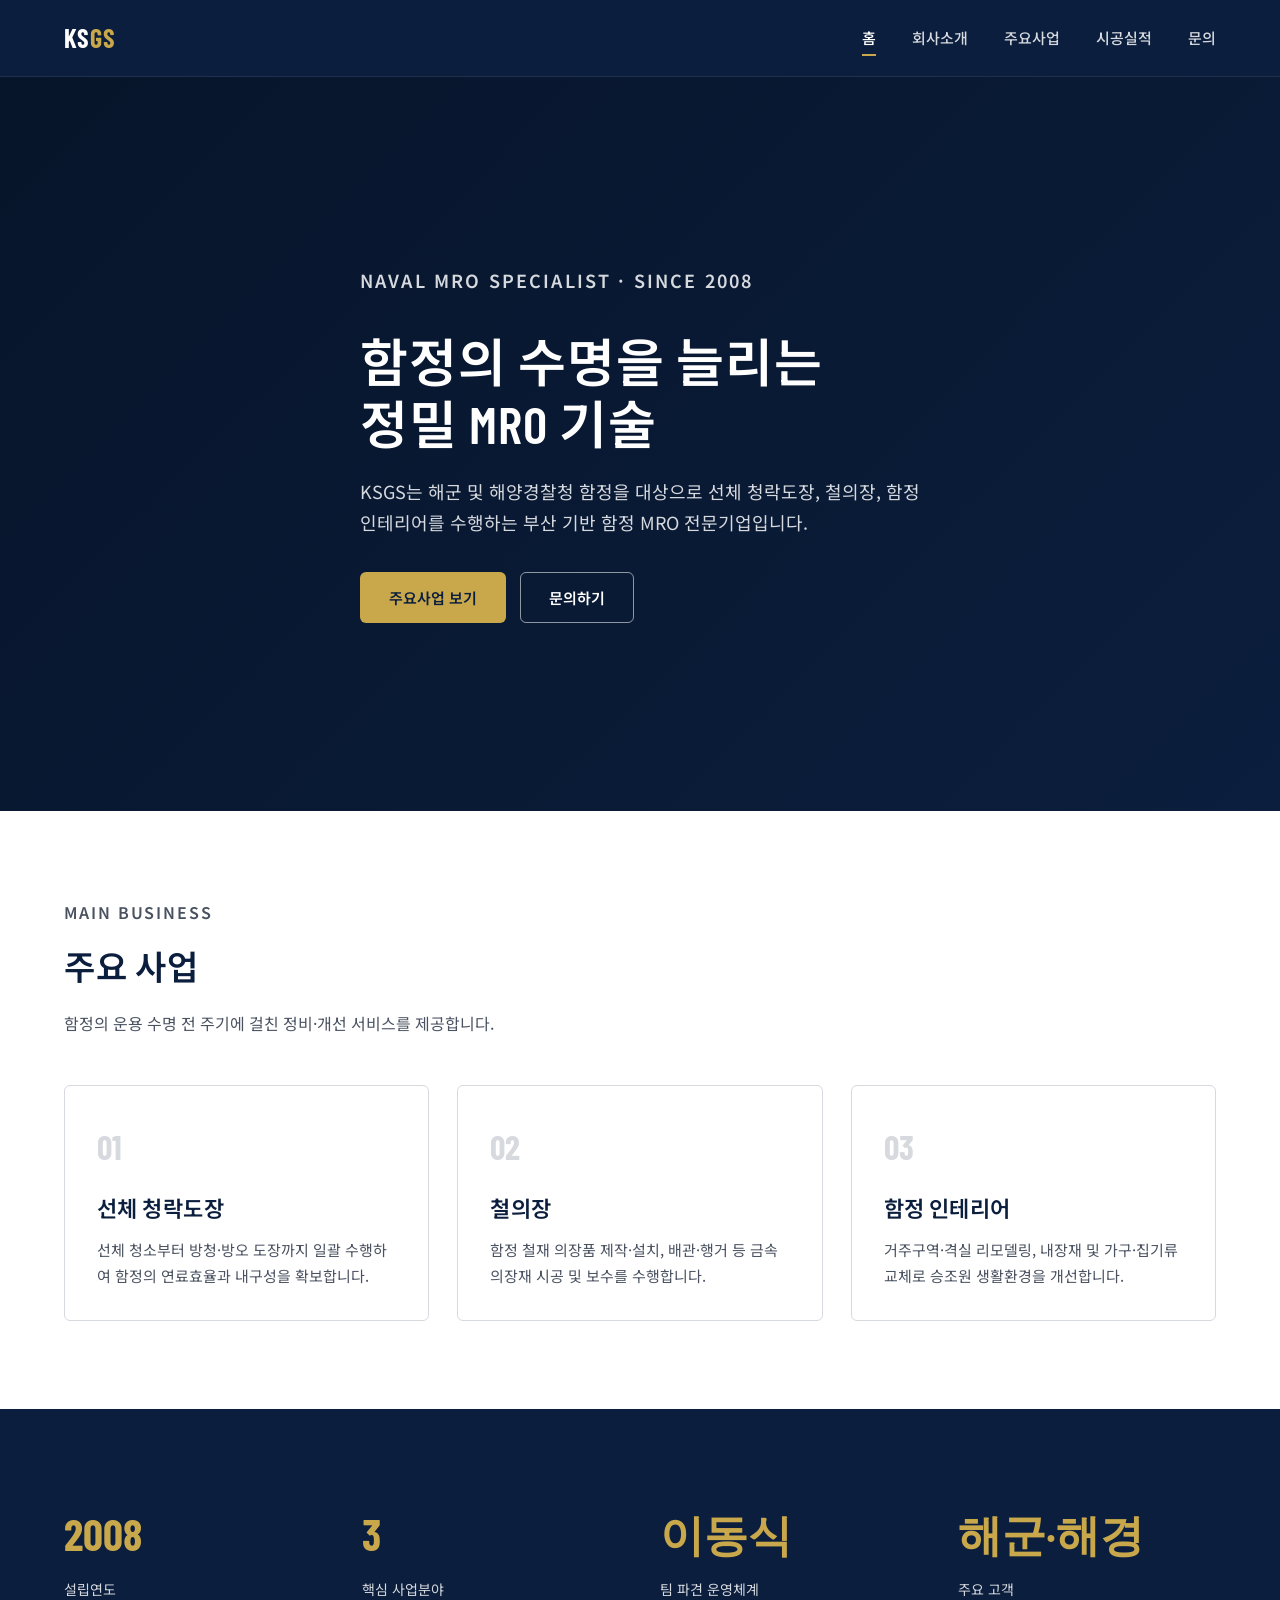
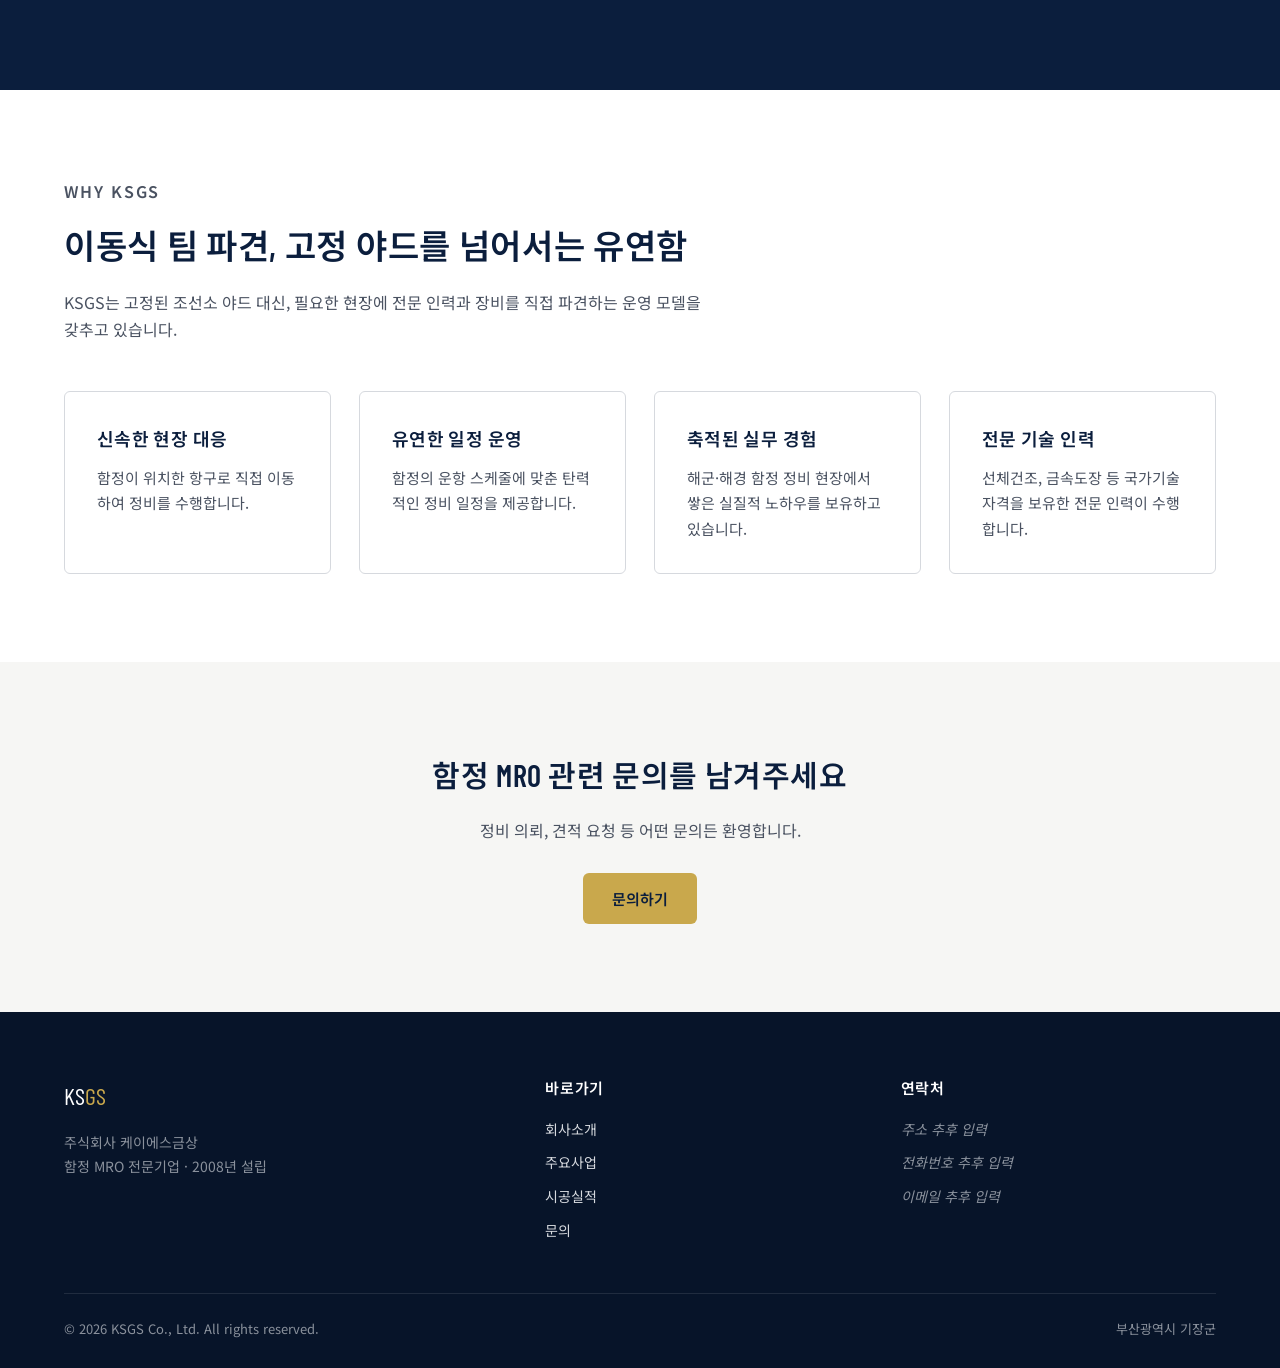
==== index.html @ 3a2d8950 "Add files via upload" ====
<!DOCTYPE html>
<html lang="ko">
<head>
<meta charset="UTF-8" />
<meta name="viewport" content="width=device-width, initial-scale=1.0" />
<title>KSGS | 주식회사 케이에스금상 - 함정 MRO 전문기업</title>
<meta name="description" content="주식회사 케이에스금상(KSGS)은 2008년 설립된 부산 기반 함정 MRO 전문기업으로 선체 청락도장, 철의장, 함정 인테리어를 수행합니다." />
<link rel="preconnect" href="https://fonts.googleapis.com">
<link href="https://fonts.googleapis.com/css2?family=Barlow+Condensed:wght@500;600;700&family=Noto+Sans+KR:wght@400;500;700&display=swap" rel="stylesheet">
<link rel="stylesheet" href="css/style.css">
</head>
<body>

<header class="site-header">
  <nav class="nav container">
    <a href="index.html" class="nav-logo">KS<span>GS</span></a>
    <ul class="nav-menu">
      <li><a href="index.html">홈</a></li>
      <li><a href="about.html">회사소개</a></li>
      <li><a href="business.html">주요사업</a></li>
      <li><a href="references.html">시공실적</a></li>
      <li><a href="contact.html">문의</a></li>
    </ul>
    <button class="nav-toggle" aria-label="메뉴 열기"><span></span><span></span><span></span></button>
  </nav>
</header>

<section class="hero">
  <div class="hero-inner">
    <p class="hero-eyebrow">NAVAL MRO SPECIALIST · SINCE 2008</p>
    <h1>함정의 수명을 늘리는<br>정밀 MRO 기술</h1>
    <p>KSGS는 해군 및 해양경찰청 함정을 대상으로 선체 청락도장, 철의장, 함정 인테리어를 수행하는 부산 기반 함정 MRO 전문기업입니다.</p>
    <div class="hero-actions">
      <a href="business.html" class="btn btn-primary">주요사업 보기</a>
      <a href="contact.html" class="btn btn-outline">문의하기</a>
    </div>
  </div>
</section>

<section>
  <div class="container">
    <div class="section-head">
      <p class="section-eyebrow">MAIN BUSINESS</p>
      <h2>주요 사업</h2>
      <p>함정의 운용 수명 전 주기에 걸친 정비·개선 서비스를 제공합니다.</p>
    </div>
    <div class="grid grid-3">
      <div class="card">
        <div class="card-num">01</div>
        <h3>선체 청락도장</h3>
        <p>선체 청소부터 방청·방오 도장까지 일괄 수행하여 함정의 연료효율과 내구성을 확보합니다.</p>
      </div>
      <div class="card">
        <div class="card-num">02</div>
        <h3>철의장</h3>
        <p>함정 철재 의장품 제작·설치, 배관·행거 등 금속 의장재 시공 및 보수를 수행합니다.</p>
      </div>
      <div class="card">
        <div class="card-num">03</div>
        <h3>함정 인테리어</h3>
        <p>거주구역·격실 리모델링, 내장재 및 가구·집기류 교체로 승조원 생활환경을 개선합니다.</p>
      </div>
    </div>
  </div>
</section>

<section class="section-navy">
  <div class="container stats">
    <div class="stat"><div class="num">2008</div><div class="label">설립연도</div></div>
    <div class="stat"><div class="num">3</div><div class="label">핵심 사업분야</div></div>
    <div class="stat"><div class="num">이동식</div><div class="label">팀 파견 운영체계</div></div>
    <div class="stat"><div class="num">해군·해경</div><div class="label">주요 고객</div></div>
  </div>
</section>

<section>
  <div class="container">
    <div class="section-head">
      <p class="section-eyebrow">WHY KSGS</p>
      <h2>이동식 팀 파견, 고정 야드를 넘어서는 유연함</h2>
      <p>KSGS는 고정된 조선소 야드 대신, 필요한 현장에 전문 인력과 장비를 직접 파견하는 운영 모델을 갖추고 있습니다.</p>
    </div>
    <div class="grid grid-4">
      <div class="card">
        <h3 style="font-size:18px;">신속한 현장 대응</h3>
        <p>함정이 위치한 항구로 직접 이동하여 정비를 수행합니다.</p>
      </div>
      <div class="card">
        <h3 style="font-size:18px;">유연한 일정 운영</h3>
        <p>함정의 운항 스케줄에 맞춘 탄력적인 정비 일정을 제공합니다.</p>
      </div>
      <div class="card">
        <h3 style="font-size:18px;">축적된 실무 경험</h3>
        <p>해군·해경 함정 정비 현장에서 쌓은 실질적 노하우를 보유하고 있습니다.</p>
      </div>
      <div class="card">
        <h3 style="font-size:18px;">전문 기술 인력</h3>
        <p>선체건조, 금속도장 등 국가기술자격을 보유한 전문 인력이 수행합니다.</p>
      </div>
    </div>
  </div>
</section>

<section class="section-alt">
  <div class="container" style="text-align:center;">
    <h2 style="font-size:30px; margin-bottom:16px;">함정 MRO 관련 문의를 남겨주세요</h2>
    <p style="color:var(--gray-700); margin-bottom:28px;">정비 의뢰, 견적 요청 등 어떤 문의든 환영합니다.</p>
    <a href="contact.html" class="btn btn-primary">문의하기</a>
  </div>
</section>

<footer class="site-footer">
  <div class="container">
    <div class="footer-grid">
      <div>
        <div class="footer-logo">KS<span>GS</span></div>
        <p style="font-size:14px; color:var(--gray-500);">주식회사 케이에스금상<br>함정 MRO 전문기업 · 2008년 설립</p>
      </div>
      <div class="footer-col">
        <h4>바로가기</h4>
        <ul>
          <li><a href="about.html">회사소개</a></li>
          <li><a href="business.html">주요사업</a></li>
          <li><a href="references.html">시공실적</a></li>
          <li><a href="contact.html">문의</a></li>
        </ul>
      </div>
      <div class="footer-col">
        <h4>연락처</h4>
        <ul>
          <li class="tbd">주소 추후 입력</li>
          <li class="tbd">전화번호 추후 입력</li>
          <li class="tbd">이메일 추후 입력</li>
        </ul>
      </div>
    </div>
    <div class="footer-bottom">
      <span>&copy; 2026 KSGS Co., Ltd. All rights reserved.</span>
      <span>부산광역시 기장군</span>
    </div>
  </div>
</footer>

<script src="js/main.js"></script>
</body>
</html>
---- css/style.css ----
/* ==========================================================================
   KSGS (주식회사 케이에스금상) 웹사이트 공통 스타일
   Primary: Navy #0B1E3D / Accent: Gold #C9A84C
   Fonts: Barlow Condensed(제목), Noto Sans KR(본문)
   ========================================================================== */

:root {
  --navy: #0B1E3D;
  --navy-light: #16305c;
  --navy-dark: #071429;
  --gold: #C9A84C;
  --gold-light: #dcc07a;
  --white: #ffffff;
  --off-white: #f6f6f4;
  --gray-100: #f0f1f3;
  --gray-300: #d6d9de;
  --gray-500: #8a919c;
  --gray-700: #4a5261;
  --text-main: #1c2431;
  --max-width: 1200px;
  --radius: 6px;
  --transition: 0.25s ease;
}

* { box-sizing: border-box; margin: 0; padding: 0; }

html { scroll-behavior: smooth; }

body {
  font-family: "Noto Sans KR", sans-serif;
  color: var(--text-main);
  background: var(--white);
  line-height: 1.7;
  font-size: 16px;
}

h1, h2, h3, h4, .headline {
  font-family: "Barlow Condensed", "Noto Sans KR", sans-serif;
  font-weight: 600;
  letter-spacing: 0.02em;
  color: var(--navy);
}

a { color: inherit; text-decoration: none; }
img { max-width: 100%; display: block; }
ul { list-style: none; }

.container {
  width: 100%;
  max-width: var(--max-width);
  margin: 0 auto;
  padding: 0 24px;
}

/* ---------- 버튼 ---------- */
.btn {
  display: inline-block;
  padding: 12px 28px;
  border-radius: var(--radius);
  font-weight: 600;
  font-size: 15px;
  transition: background var(--transition), color var(--transition), border-color var(--transition);
  border: 1px solid transparent;
  cursor: pointer;
}
.btn-primary {
  background: var(--gold);
  color: var(--navy);
}
.btn-primary:hover { background: var(--gold-light); }
.btn-outline {
  background: transparent;
  color: var(--white);
  border-color: rgba(255,255,255,0.55);
}
.btn-outline:hover { border-color: var(--gold); color: var(--gold); }
.btn-outline-navy {
  background: transparent;
  color: var(--navy);
  border-color: var(--navy);
}
.btn-outline-navy:hover { background: var(--navy); color: var(--white); }

/* ---------- 헤더 / 네비게이션 ---------- */
.site-header {
  position: sticky;
  top: 0;
  z-index: 100;
  background: var(--navy);
  border-bottom: 1px solid rgba(255,255,255,0.08);
}
.nav {
  display: flex;
  align-items: center;
  justify-content: space-between;
  height: 76px;
}
.nav-logo {
  font-family: "Barlow Condensed", sans-serif;
  font-size: 26px;
  font-weight: 700;
  color: var(--white);
  letter-spacing: 0.04em;
}
.nav-logo span { color: var(--gold); }
.nav-menu {
  display: flex;
  gap: 36px;
}
.nav-menu a {
  color: var(--gray-300);
  font-size: 15px;
  font-weight: 500;
  padding: 6px 0;
  border-bottom: 2px solid transparent;
  transition: color var(--transition), border-color var(--transition);
}
.nav-menu a:hover,
.nav-menu a.active {
  color: var(--white);
  border-bottom-color: var(--gold);
}
.nav-toggle {
  display: none;
  flex-direction: column;
  gap: 5px;
  background: none;
  border: none;
  cursor: pointer;
  padding: 6px;
}
.nav-toggle span {
  width: 26px;
  height: 2px;
  background: var(--white);
}

@media (max-width: 860px) {
  .nav-menu {
    position: absolute;
    top: 76px;
    left: 0;
    right: 0;
    background: var(--navy);
    flex-direction: column;
    gap: 0;
    max-height: 0;
    overflow: hidden;
    transition: max-height var(--transition);
  }
  .nav-menu.open { max-height: 480px; }
  .nav-menu a {
    padding: 16px 24px;
    border-bottom: 1px solid rgba(255,255,255,0.08);
    width: 100%;
  }
  .nav-toggle { display: flex; }
}

/* ---------- 히어로 / 서브 페이지 상단 배너 ----------
   배경 이미지는 /assets/images/ 폴더에 아래 파일명으로 넣으면 자동 적용됩니다.
   ------------------------------------------------------------------- */
.hero,
.page-banner {
  position: relative;
  color: var(--white);
  background-color: var(--navy);
  background-size: cover;
  background-position: center;
  background-blend-mode: multiply;
}
.hero::before,
.page-banner::before {
  content: "";
  position: absolute;
  inset: 0;
  background: linear-gradient(135deg, rgba(7,20,41,0.92) 0%, rgba(11,30,61,0.75) 100%);
}
.hero-inner,
.banner-inner {
  position: relative;
  z-index: 1;
}

.hero {
  min-height: 560px;
  display: flex;
  align-items: center;
  background-image: url("../assets/images/hero-bg.jpg");
}
.hero-inner {
  max-width: var(--max-width);
  margin: 0 auto;
  padding: 100px 24px;
}
.hero-eyebrow {
  color: var(--gold);
  font-weight: 600;
  letter-spacing: 0.12em;
  font-size: 14px;
  margin-bottom: 18px;
}
.hero h1 {
  color: var(--white);
  font-size: 52px;
  line-height: 1.2;
  max-width: 720px;
  margin-bottom: 22px;
}
.hero p {
  color: var(--gray-300);
  font-size: 18px;
  max-width: 560px;
  margin-bottom: 34px;
}
.hero-actions { display: flex; gap: 14px; flex-wrap: wrap; }

.page-banner {
  min-height: 260px;
  display: flex;
  align-items: center;
}
.banner-inner { max-width: var(--max-width); margin: 0 auto; padding: 60px 24px; }
.page-banner h1 { color: var(--white); font-size: 40px; }
.page-banner .breadcrumb {
  color: var(--gray-300);
  font-size: 14px;
  margin-top: 12px;
}
.page-banner .breadcrumb a:hover { color: var(--gold); }

/* 페이지별 배경 이미지 지정 (파일을 assets/images 에 넣으면 자동 반영) */
.banner-about      { background-image: url("../assets/images/about-bg.jpg"); }
.banner-business    { background-image: url("../assets/images/business-bg.jpg"); }
.banner-products    { background-image: url("../assets/images/products-bg.jpg"); }
.banner-references  { background-image: url("../assets/images/references-bg.jpg"); }
.banner-certifications { background-image: url("../assets/images/certifications-bg.jpg"); }
.banner-partners    { background-image: url("../assets/images/partners-bg.jpg"); }
.banner-contact     { background-image: url("../assets/images/contact-bg.jpg"); }

/* ---------- 섹션 공통 ---------- */
section { padding: 88px 0; }
.section-alt { background: var(--off-white); }
.section-navy { background: var(--navy); color: var(--white); }
.section-navy h2, .section-navy h3 { color: var(--white); }

.section-head { margin-bottom: 48px; max-width: 640px; }
.section-eyebrow {
  color: var(--gold);
  font-weight: 600;
  font-size: 13px;
  letter-spacing: 0.12em;
  margin-bottom: 12px;
}
.section-head h2 { font-size: 34px; margin-bottom: 14px; }
.section-head p { color: var(--gray-700); font-size: 16px; }
.section-navy .section-head p { color: var(--gray-300); }

/* ---------- 그리드 / 카드 ---------- */
.grid { display: grid; gap: 28px; }
.grid-2 { grid-template-columns: repeat(2, 1fr); }
.grid-3 { grid-template-columns: repeat(3, 1fr); }
.grid-4 { grid-template-columns: repeat(4, 1fr); }

.card {
  background: var(--white);
  border: 1px solid var(--gray-300);
  border-radius: var(--radius);
  padding: 32px;
  transition: border-color var(--transition), transform var(--transition);
}
.card:hover { border-color: var(--gold); transform: translateY(-2px); }
.card h3 { font-size: 22px; margin-bottom: 10px; }
.card p { color: var(--gray-700); font-size: 15px; }
.card .card-num {
  font-family: "Barlow Condensed", sans-serif;
  color: var(--gray-300);
  font-size: 34px;
  font-weight: 700;
  margin-bottom: 14px;
}

/* ---------- 통계 ---------- */
.stats { display: flex; flex-wrap: wrap; gap: 40px; }
.stat { flex: 1; min-width: 160px; }
.stat .num {
  font-family: "Barlow Condensed", sans-serif;
  font-size: 44px;
  font-weight: 700;
  color: var(--gold);
}
.stat .label { color: var(--gray-300); font-size: 14px; margin-top: 6px; }

/* ---------- 테이블 ---------- */
table { width: 100%; border-collapse: collapse; }
th, td {
  text-align: left;
  padding: 14px 16px;
  border-bottom: 1px solid var(--gray-300);
  font-size: 15px;
}
th {
  background: var(--navy);
  color: var(--white);
  font-weight: 600;
  font-family: "Barlow Condensed", sans-serif;
  letter-spacing: 0.03em;
}
tr:nth-child(even) td { background: var(--off-white); }

/* ---------- 타임라인 ---------- */
.timeline { position: relative; padding-left: 28px; border-left: 2px solid var(--gray-300); }
.timeline-item { position: relative; padding-bottom: 36px; }
.timeline-item::before {
  content: "";
  position: absolute;
  left: -35px;
  top: 4px;
  width: 12px;
  height: 12px;
  border-radius: 50%;
  background: var(--gold);
}
.timeline-item .year {
  font-family: "Barlow Condensed", sans-serif;
  color: var(--navy);
  font-size: 20px;
  font-weight: 700;
}
.timeline-item p { color: var(--gray-700); margin-top: 4px; }

/* ---------- 폼 ---------- */
.form-group { margin-bottom: 20px; }
.form-group label {
  display: block;
  font-size: 14px;
  font-weight: 600;
  margin-bottom: 8px;
  color: var(--navy);
}
.form-group input,
.form-group select,
.form-group textarea {
  width: 100%;
  padding: 12px 14px;
  border: 1px solid var(--gray-300);
  border-radius: var(--radius);
  font-family: inherit;
  font-size: 15px;
  background: var(--white);
}
.form-group input:focus,
.form-group select:focus,
.form-group textarea:focus {
  outline: none;
  border-color: var(--gold);
}
.form-note { font-size: 13px; color: var(--gray-500); margin-top: 6px; }
.form-status { margin-top: 16px; font-size: 14px; display: none; }
.form-status.success { color: #1c7c3f; display: block; }
.form-status.error { color: #b3261e; display: block; }

/* ---------- 정보 미기재 안내 (연락처 플레이스홀더) ---------- */
.tbd {
  color: var(--gray-500);
  font-style: italic;
}

/* ---------- 푸터 ---------- */
.site-footer {
  background: var(--navy-dark);
  color: var(--gray-300);
  padding: 64px 0 28px;
}
.footer-grid {
  display: grid;
  grid-template-columns: 1.4fr 1fr 1fr;
  gap: 40px;
  margin-bottom: 40px;
}
.footer-logo {
  font-family: "Barlow Condensed", sans-serif;
  font-size: 24px;
  color: var(--white);
  margin-bottom: 14px;
}
.footer-logo span { color: var(--gold); }
.footer-col h4 {
  color: var(--white);
  font-size: 15px;
  margin-bottom: 16px;
  letter-spacing: 0.04em;
}
.footer-col ul li { margin-bottom: 10px; font-size: 14px; }
.footer-col a:hover { color: var(--gold); }
.footer-bottom {
  border-top: 1px solid rgba(255,255,255,0.1);
  padding-top: 24px;
  font-size: 13px;
  color: var(--gray-500);
  display: flex;
  justify-content: space-between;
  flex-wrap: wrap;
  gap: 10px;
}

/* ---------- 반응형 ---------- */
@media (max-width: 960px) {
  .hero h1 { font-size: 38px; }
  .grid-4 { grid-template-columns: repeat(2, 1fr); }
  .grid-3 { grid-template-columns: repeat(2, 1fr); }
  .grid-2 { grid-template-columns: 1fr; }
  .footer-grid { grid-template-columns: 1fr 1fr; }
}
@media (max-width: 600px) {
  .grid-4, .grid-3 { grid-template-columns: 1fr; }
  .hero h1 { font-size: 30px; }
  .hero p { font-size: 16px; }
  section { padding: 60px 0; }
  .footer-grid { grid-template-columns: 1fr; }
}
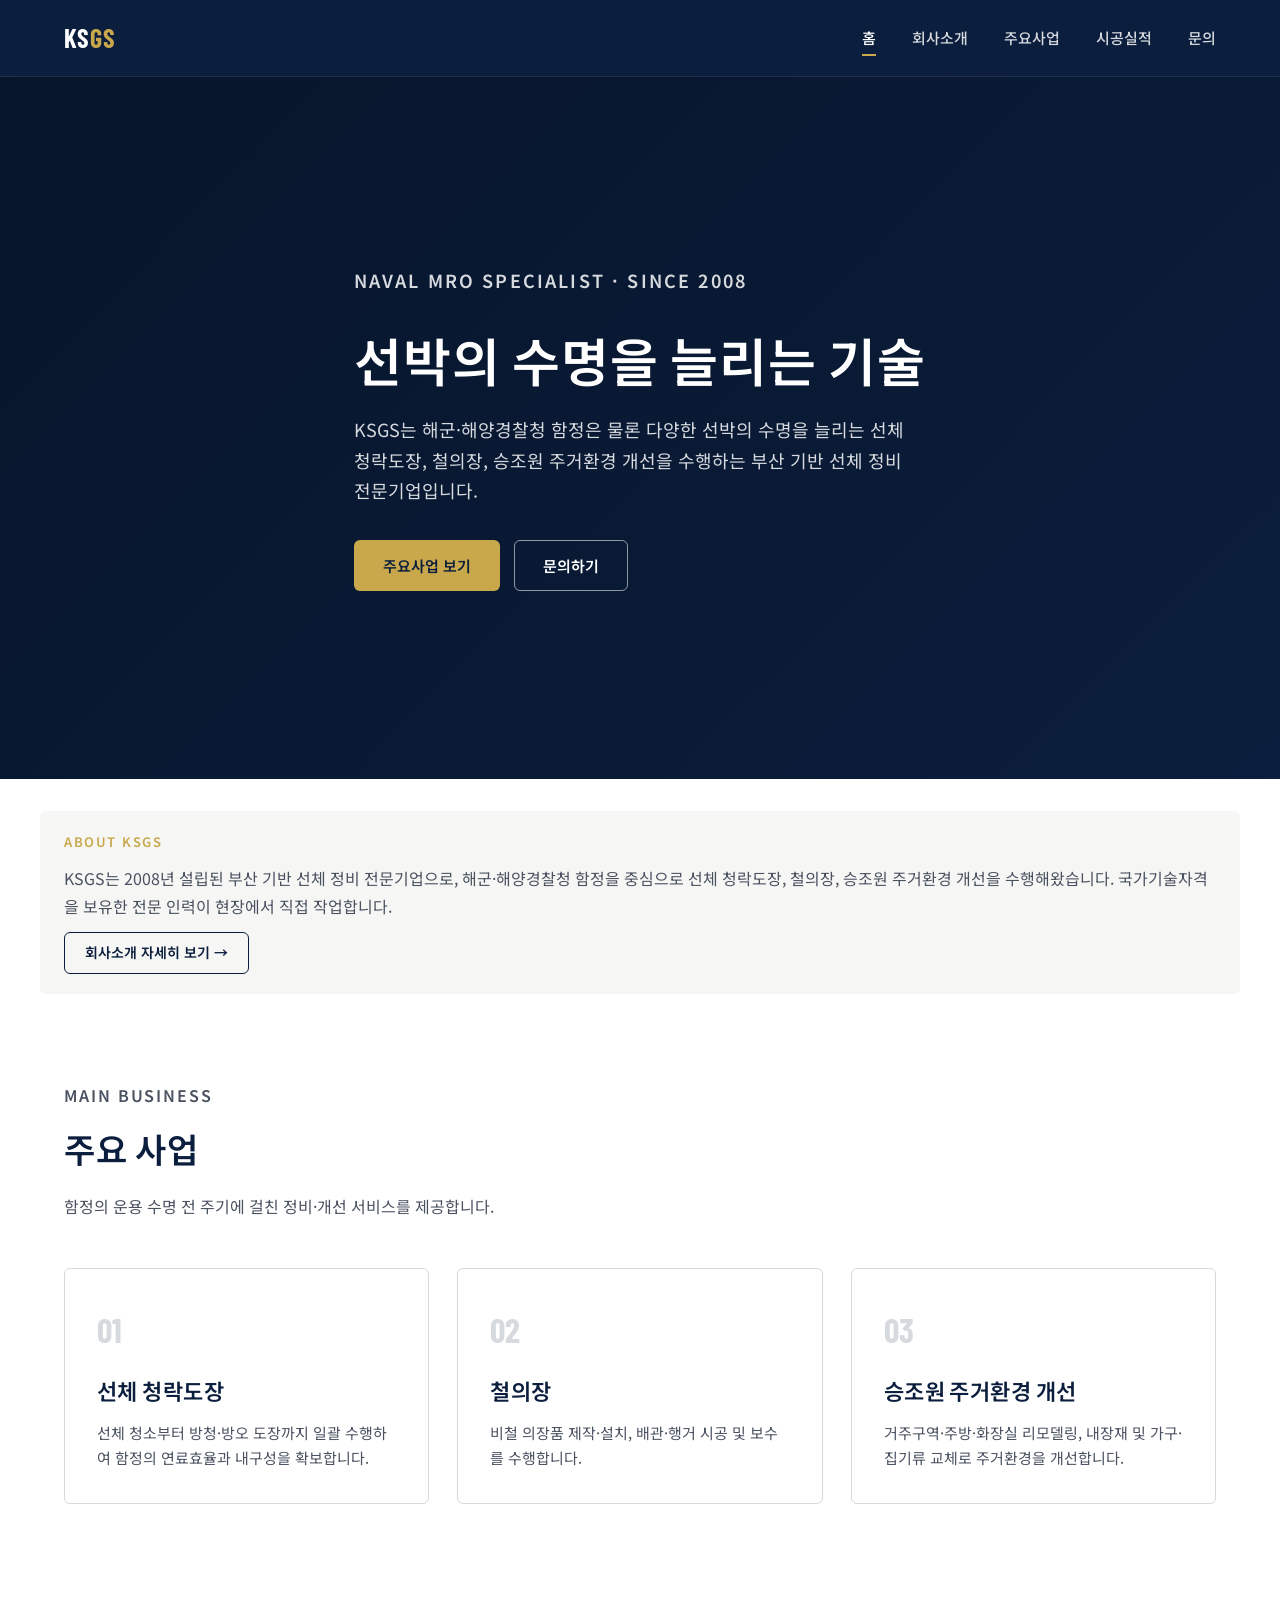
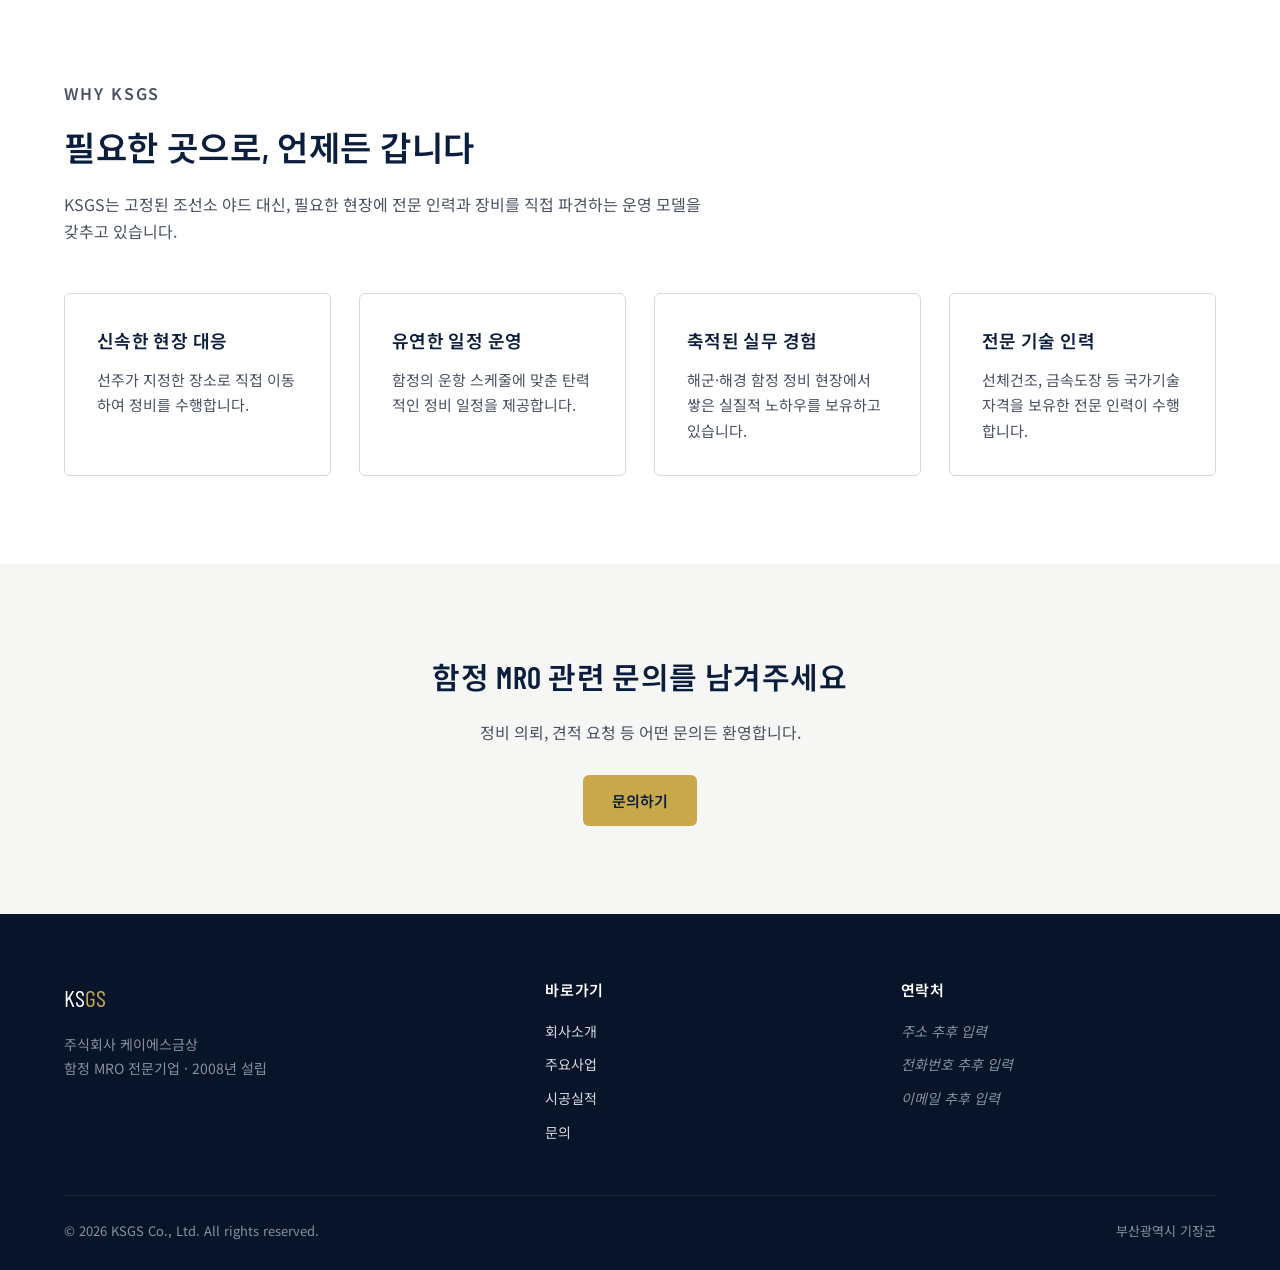
==== commit f93f8540: "Update index.html" ====
--- a/index.html
+++ b/index.html
@@ -3,8 +3,8 @@
 <head>
 <meta charset="UTF-8" />
 <meta name="viewport" content="width=device-width, initial-scale=1.0" />
-<title>KSGS | 주식회사 케이에스금상 - 함정 MRO 전문기업</title>
-<meta name="description" content="주식회사 케이에스금상(KSGS)은 2008년 설립된 부산 기반 함정 MRO 전문기업으로 선체 청락도장, 철의장, 함정 인테리어를 수행합니다." />
+<title>KSGS | 주식회사 케이에스금상 - 선체 정비 전문기업</title>
+<meta name="description" content="주식회사 케이에스금상(KSGS)은 2008년 설립된 부산 기반 선체 정비 전문기업으로 선체 청락도장, 철의장, 승조원 주거환경 개선을 수행합니다." />
 <link rel="preconnect" href="https://fonts.googleapis.com">
 <link href="https://fonts.googleapis.com/css2?family=Barlow+Condensed:wght@500;600;700&family=Noto+Sans+KR:wght@400;500;700&display=swap" rel="stylesheet">
 <link rel="stylesheet" href="css/style.css">
@@ -28,12 +28,20 @@
 <section class="hero">
   <div class="hero-inner">
     <p class="hero-eyebrow">NAVAL MRO SPECIALIST · SINCE 2008</p>
-    <h1>함정의 수명을 늘리는<br>정밀 MRO 기술</h1>
-    <p>KSGS는 해군 및 해양경찰청 함정을 대상으로 선체 청락도장, 철의장, 함정 인테리어를 수행하는 부산 기반 함정 MRO 전문기업입니다.</p>
+    <h1>선박의 수명을 늘리는 기술</h1>
+    <p>KSGS는 해군·해양경찰청 함정은 물론 다양한 선박의 수명을 늘리는 선체 청락도장, 철의장, 승조원 주거환경 개선을 수행하는 부산 기반 선체 정비 전문기업입니다.</p>
     <div class="hero-actions">
       <a href="business.html" class="btn btn-primary">주요사업 보기</a>
       <a href="contact.html" class="btn btn-outline">문의하기</a>
     </div>
+  </div>
+</section>
+
+<section style="padding:32px 0 0;">
+  <div class="container" style="padding:20px 24px; background:var(--off-white); border-radius:var(--radius);">
+    <p class="section-eyebrow">ABOUT KSGS</p>
+    <p style="color:var(--gray-700); margin-bottom:12px;">KSGS는 2008년 설립된 부산 기반 선체 정비 전문기업으로, 해군·해양경찰청 함정을 중심으로 선체 청락도장, 철의장, 승조원 주거환경 개선을 수행해왔습니다. 국가기술자격을 보유한 전문 인력이 현장에서 직접 작업합니다.</p>
+    <a href="about.html" class="btn btn-outline-navy" style="padding:8px 20px; font-size:14px;">회사소개 자세히 보기 →</a>
   </div>
 </section>
 
@@ -53,23 +61,14 @@
       <div class="card">
         <div class="card-num">02</div>
         <h3>철의장</h3>
-        <p>함정 철재 의장품 제작·설치, 배관·행거 등 금속 의장재 시공 및 보수를 수행합니다.</p>
+        <p>비철 의장품 제작·설치, 배관·행거 시공 및 보수를 수행합니다.</p>
       </div>
       <div class="card">
         <div class="card-num">03</div>
-        <h3>함정 인테리어</h3>
-        <p>거주구역·격실 리모델링, 내장재 및 가구·집기류 교체로 승조원 생활환경을 개선합니다.</p>
+        <h3>승조원 주거환경 개선</h3>
+        <p>거주구역·주방·화장실 리모델링, 내장재 및 가구·집기류 교체로 주거환경을 개선합니다.</p>
       </div>
     </div>
-  </div>
-</section>
-
-<section class="section-navy">
-  <div class="container stats">
-    <div class="stat"><div class="num">2008</div><div class="label">설립연도</div></div>
-    <div class="stat"><div class="num">3</div><div class="label">핵심 사업분야</div></div>
-    <div class="stat"><div class="num">이동식</div><div class="label">팀 파견 운영체계</div></div>
-    <div class="stat"><div class="num">해군·해경</div><div class="label">주요 고객</div></div>
   </div>
 </section>
 
@@ -77,13 +76,13 @@
   <div class="container">
     <div class="section-head">
       <p class="section-eyebrow">WHY KSGS</p>
-      <h2>이동식 팀 파견, 고정 야드를 넘어서는 유연함</h2>
+      <h2>필요한 곳으로, 언제든 갑니다</h2>
       <p>KSGS는 고정된 조선소 야드 대신, 필요한 현장에 전문 인력과 장비를 직접 파견하는 운영 모델을 갖추고 있습니다.</p>
     </div>
     <div class="grid grid-4">
       <div class="card">
         <h3 style="font-size:18px;">신속한 현장 대응</h3>
-        <p>함정이 위치한 항구로 직접 이동하여 정비를 수행합니다.</p>
+        <p>선주가 지정한 장소로 직접 이동하여 정비를 수행합니다.</p>
       </div>
       <div class="card">
         <h3 style="font-size:18px;">유연한 일정 운영</h3>
